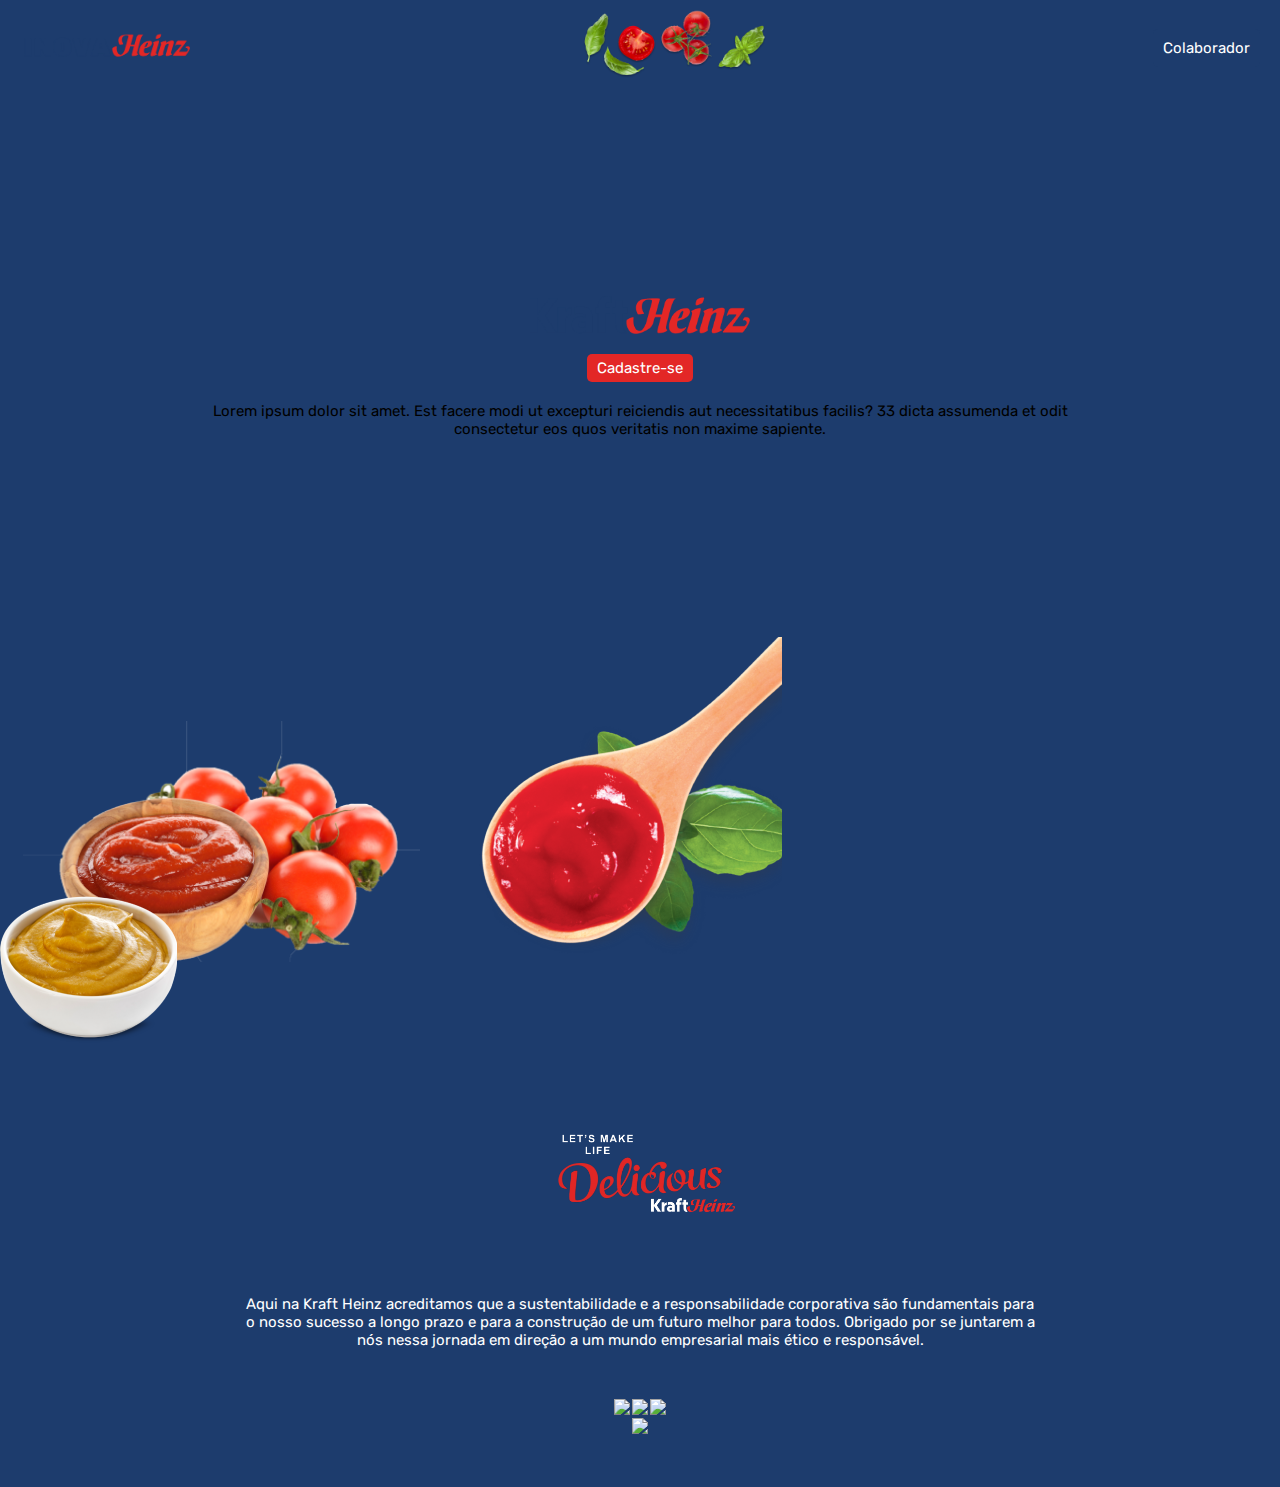
==== index.html @ 6c4b4d27 "estrutura html atualizada para estilo" ====
<!DOCTYPE html>
<html lang="en">
<head>
    <meta charset="UTF-8">
    <meta name="viewport" content="width=device-width, initial-scale=1.0">
    <title>InovaHeinz</title>

    <link rel="preconnect" href="https://fonts.googleapis.com">
    <link rel="preconnect" href="https://fonts.gstatic.com" crossorigin>
    <link href="https://fonts.googleapis.com/css2?family=Rubik:wght@300;400&display=swap" rel="stylesheet">

    
    <link rel="stylesheet" href="./css/style.css">
</head>
<body>

    <!-- header -->
    <section class="hero container">
        <div class="header">
           
                <img class="inova-heinz-header" src="./images/inovaheinzlogo.png">
                <img class="img-header" src="./images/heroimg4.png">
            

            <a href="#" class="btn-colaborador">Colaborador</a>
        </div>
    
    <!-- fim header -->

    <!-- início hero     -->
   
    <div class="container hero" id="">
        <div class="main-hero">
        <img class="hraft-heinz-hero" src="./images/kraftheinzlogo.png">
      
        <a href="#" class="btn-cadastro">Cadastre-se</a>

        <!-- <a href="" class="btn">Cadastre-se</a> -->

        <div class="hero-text">
        <p>
            Lorem ipsum dolor sit amet. Est facere modi ut excepturi reiciendis aut necessitatibus facilis?
             33 dicta assumenda et odit consectetur eos quos veritatis non maxime sapiente.
        </p>
        </div>
        </div>
        <div class="images-hero">
        <img class="inova-heinz-hero1" src="./images//heroimg1.png">
        <img class="inova-heinz-hero2" src="./images//heroimg2.png">
    </div>
    </div>
    </section>
    <!-- fim hero -->

    <!-- ESG APRESENTAÇÃO -->

    <section>
        <div class="container esg-page">
            <div class="img-letsmake">
                <img src="./images/letsmake.png">
            </div>
            <div class="text-esg">
                <p>Aqui na Kraft Heinz acreditamos que a sustentabilidade e a responsabilidade corporativa 
                    são fundamentais para o nosso sucesso a longo prazo e para a construção de um futuro 
                    melhor para todos. Obrigado por se juntarem a nós nessa jornada em direção a um mundo 
                    empresarial mais ético e responsável.</p>
            </div>

            <div class="esg-images">
                <img class="img-comunidade" src="./images/icon3_400.png">
                <img class="img-gestao" src="./images/icon2_400.png">
                <img class="img-ambiente" src="./images/icon1_400.png">
            </div>

            <div class="footer">
                <img class="footer-img" src="./images/g2993.png">
            </div>
        </div>
    </section>


    <!-- ESG APRESENTAÇÃO -->

</body>
</html>
---- css/style.css ----
/* reset CSS */
* {
    margin: 0;
    padding: 0;
    box-sizing: border-box;
}

/* variáveis*/
:root {
    --dark-blue: #1D3C6D;
    --light: #fff;
    --red: #E32726;
}

/* Formatações genéricas */
body {
    font-family: 'Rubik', sans-serif;
    background-color: var(--dark-blue);
}

html {
    scroll-behavior: smooth;
    font-size: 62.5%;
}

a {
    text-decoration: none;
    color: var(--light);
    font-size: 1rem;
}

.esg-page p{
    color: var(--light);
}

/* container */

.container{
    width: 100%;
    background-repeat: no-repeat;
    background-size: cover;
    background-position: center;
    background-attachment: fixed;
}

/* formatação header */
.home{
    background: url(../images/fundohero.png);
}

.header{
    display: flex;
    
    /* posição inicial dos filhos */
    flex-direction: row;

    /* alinhamento horizontal */
    justify-content: space-between;

    padding: 0.5rem 2rem;

    /* alinhamento vertical */
    align-items: center;

    /* posicionando o menu */
    position: relative;
    top: 0;
    left: 0;
    z-index: 1;
}

.inova-heinz-header{
    width: 17rem;
}

.img-header{
    width: 20rem;
}

/* hero */
.hero{
    min-height: 80vh;
    background: url(../images/fundohero.png);
}

.btn-colaborador{
    background-color: var(--dark-blue);
    padding: 1rem;
    border-radius: 0.5rem;
    font-size: 1.5rem;
}


.main-hero {
    display: flex;
    flex-direction: column;
    align-items: center;
    justify-content: center;
    text-align: center;
    height: 60vh;
}

.hraft-heinz-hero{
    width:22rem;
}

.btn-cadastro{
    background-color: var(--red);
    padding: 0.5rem 1rem;
    border-radius: 0.5rem;
    font-size: 1.5rem;
    margin: 2rem;
}

.hero-text{
    font-size: 1.5rem;
    width: 100vh;
}

/* esg apresentação */

.esg-page{
    width: 100%;
    padding: 5rem;
    display: flex;
    flex-direction: column;
    align-items: center;
    justify-content: center;
    text-align: center;
}

.img-letsmake img{
    width: 25rem;
    padding: 3rem;
}
.text-esg{
    font-size: 1.5rem;
    width: 100vh;
    padding: 5rem;
}

.esg-images img{ 
    width: 10rem;
    justify-content: space-between;
}
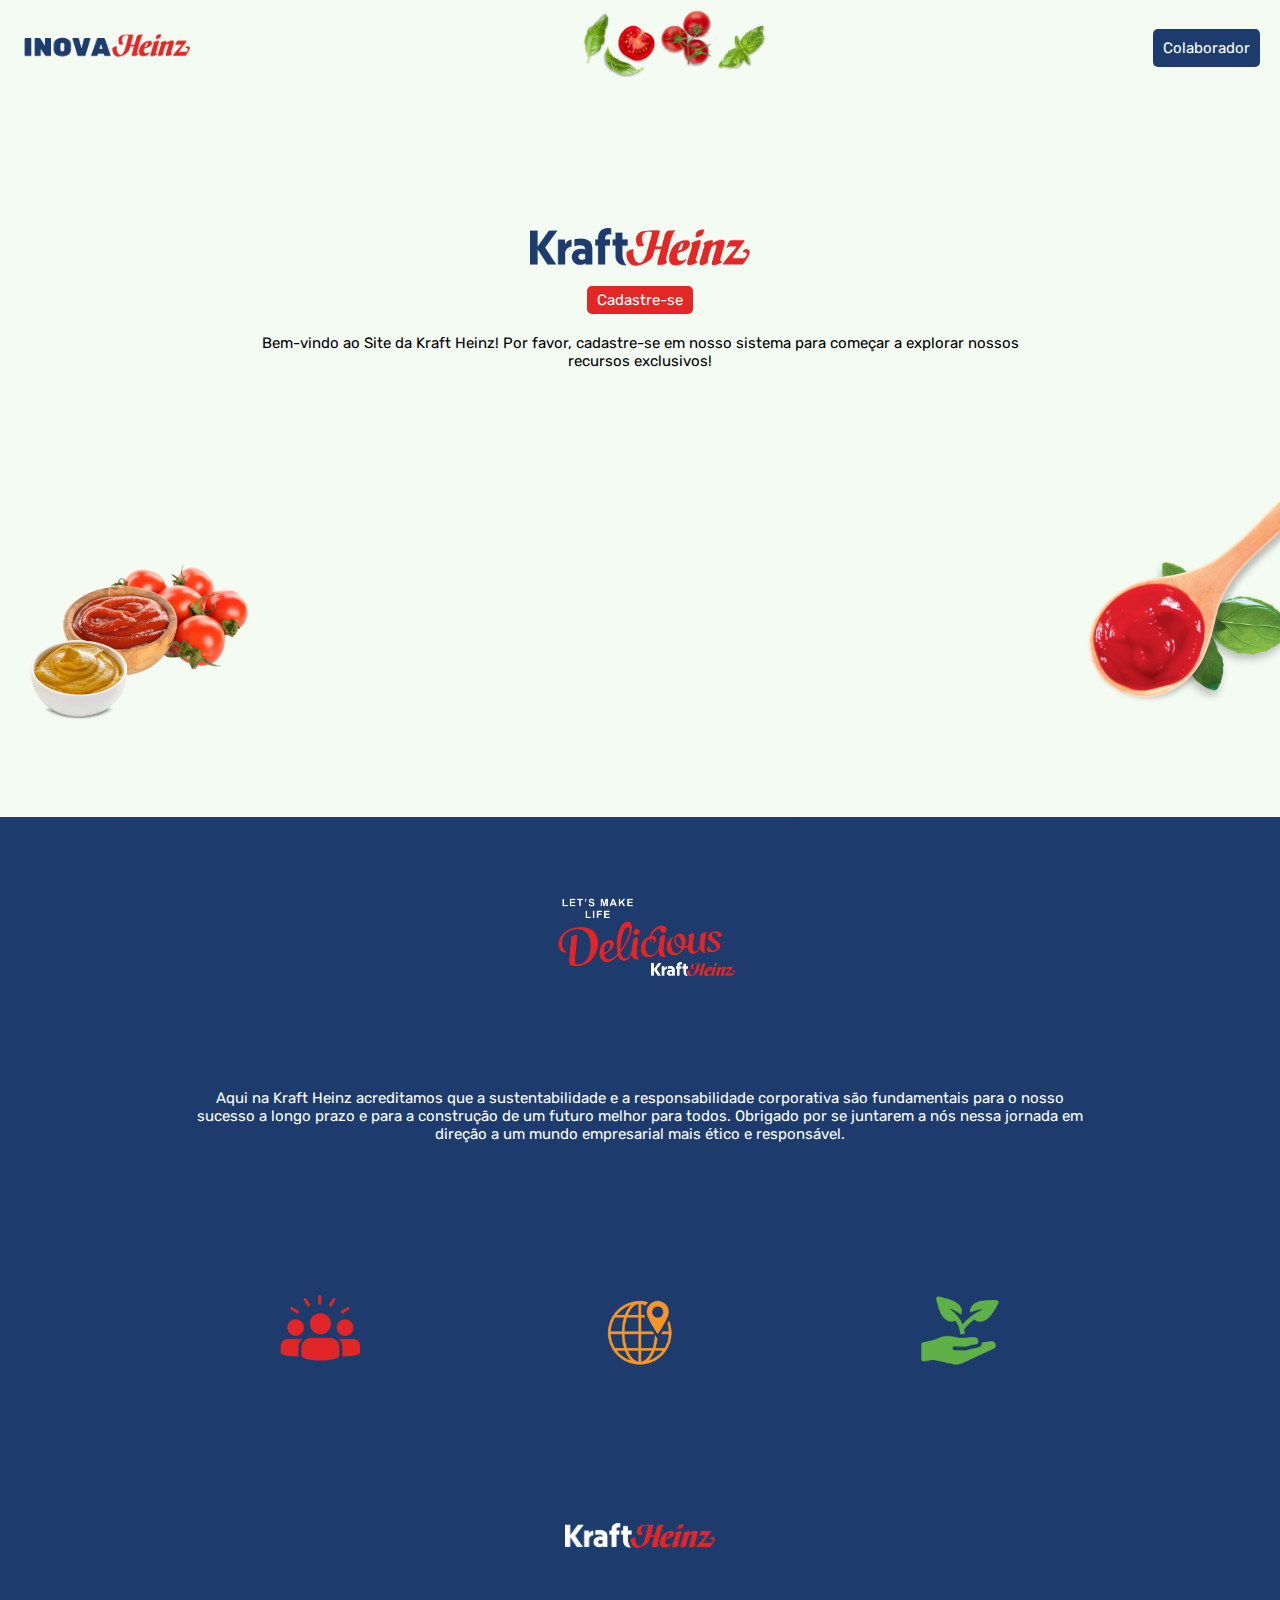
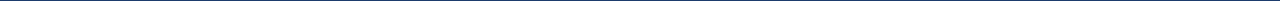
==== commit 6e18e931: "index adaptada para estilo" ====
--- a/index.html
+++ b/index.html
@@ -39,8 +39,7 @@
 
         <div class="hero-text">
         <p>
-            Lorem ipsum dolor sit amet. Est facere modi ut excepturi reiciendis aut necessitatibus facilis?
-             33 dicta assumenda et odit consectetur eos quos veritatis non maxime sapiente.
+            Bem-vindo ao Site da Kraft Heinz! Por favor, cadastre-se em nosso sistema para começar a explorar nossos recursos exclusivos!
         </p>
         </div>
         </div>
--- a/css/style.css
+++ b/css/style.css
@@ -97,7 +97,8 @@
     align-items: center;
     justify-content: center;
     text-align: center;
-    height: 60vh;
+    height: 45vh;
+    /* margin: 3rem 0; */
 }
 
 .hraft-heinz-hero{
@@ -116,6 +117,28 @@
     font-size: 1.5rem;
     width: 100vh;
 }
+
+.inova-heinz-hero1, .inova-heinz-hero2{
+ width: 23rem;
+ position: relative;
+
+ 
+}
+
+.inova-heinz-hero1{
+    margin: 0 3rem;
+    position: relative;
+}
+
+.images-hero{
+    justify-content: space-between;
+    width: 100%;
+    display: flex;
+    
+    flex-direction: row;
+    align-items: center;
+}
+
 
 /* esg apresentação */
 
@@ -136,10 +159,30 @@
 .text-esg{
     font-size: 1.5rem;
     width: 100vh;
-    padding: 5rem;
+    margin: 8rem;
 }
 
-.esg-images img{ 
+.img-comunidade, .img-gestao, .img-ambiente{
     width: 10rem;
-    justify-content: space-between;
+}
+
+
+.esg-images{
+    width: 100%;
+    justify-content: space-evenly;
+    display: flex;
+    
+    flex-direction: row;
+
+    align-items: center;
+    margin: 6rem;
+   
+}
+
+.footer{
+    width: 100%
+}
+.footer img{
+    width: 15rem;
+    margin-top: 8rem;
 }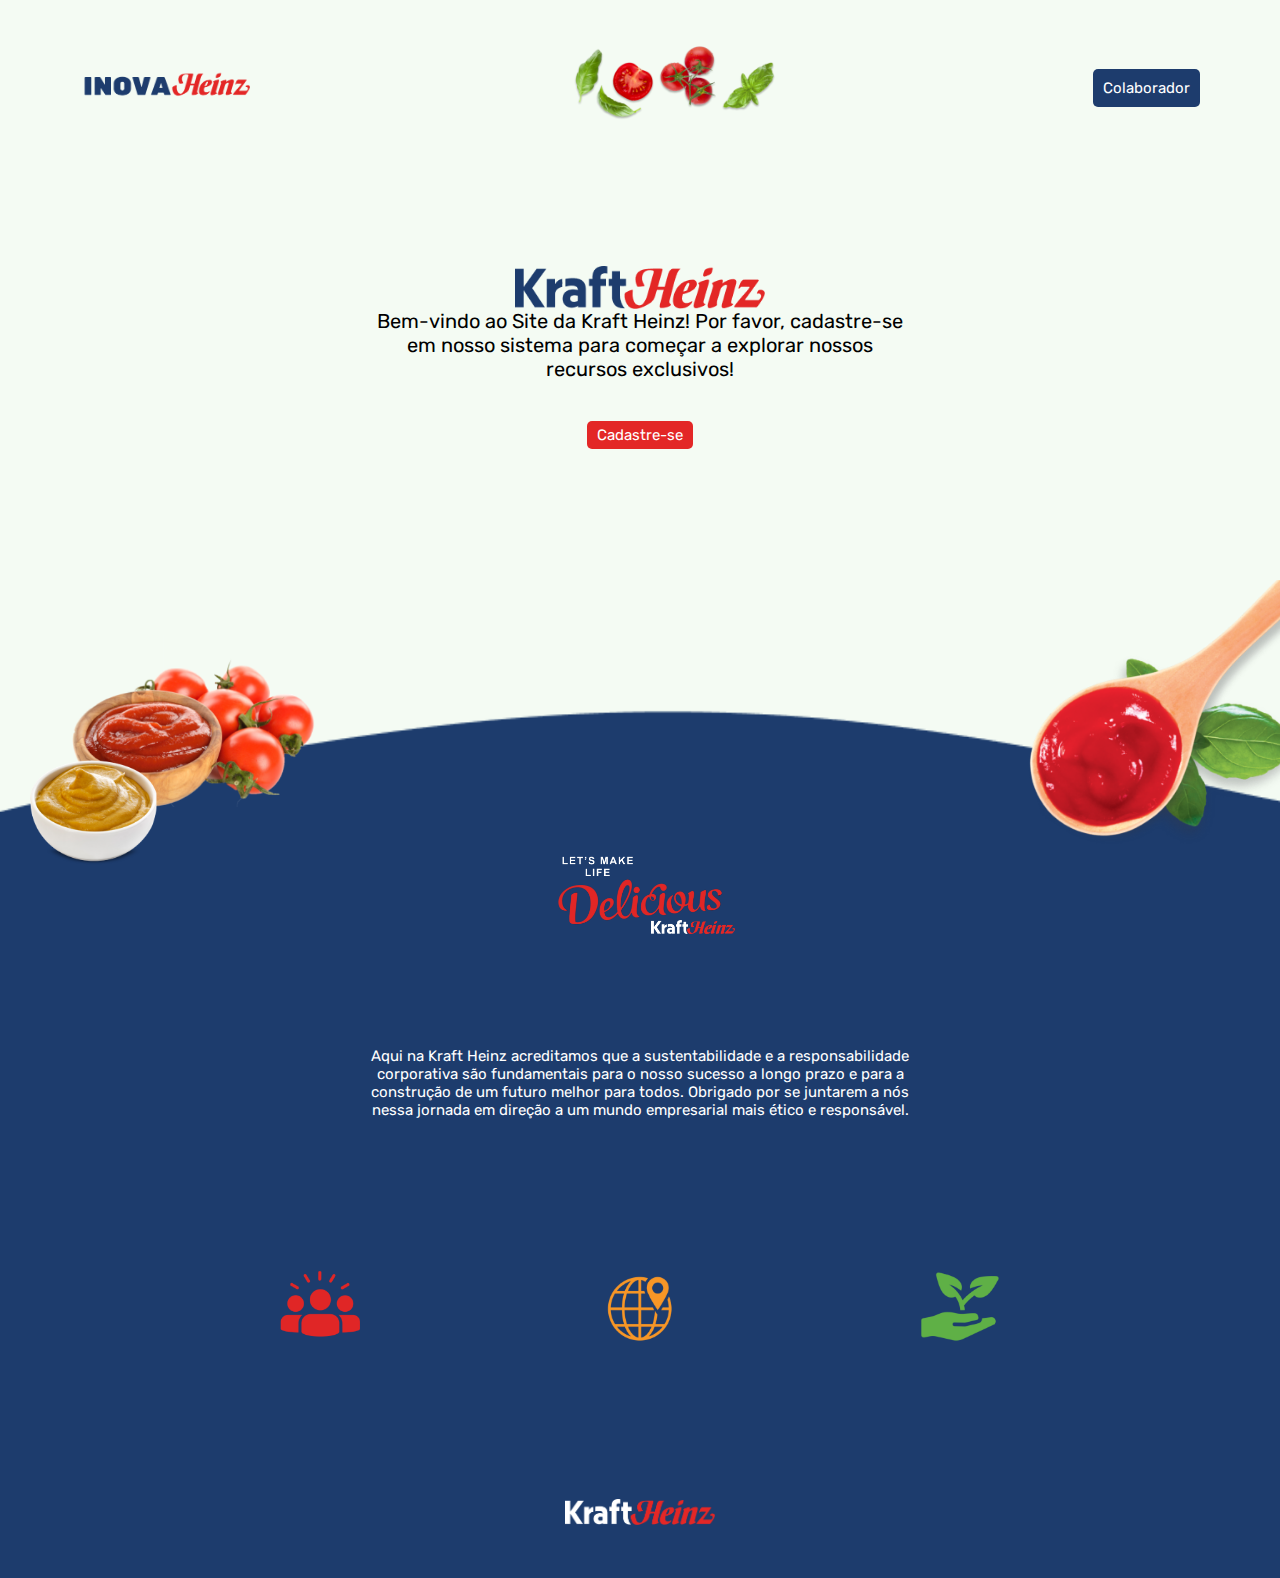
==== commit 485c4bca: "index atualizada" ====
--- a/index.html
+++ b/index.html
@@ -9,13 +9,14 @@
     <link rel="preconnect" href="https://fonts.gstatic.com" crossorigin>
     <link href="https://fonts.googleapis.com/css2?family=Rubik:wght@300;400&display=swap" rel="stylesheet">
 
-    
+    <script src="script.js"></script>
     <link rel="stylesheet" href="./css/style.css">
 </head>
 <body>
 
     <!-- header -->
-    <section class="hero container">
+    <section class="container">
+        <div class="hero">
         <div class="header">
            
                 <img class="inova-heinz-header" src="./images/inovaheinzlogo.png">
@@ -33,7 +34,6 @@
         <div class="main-hero">
         <img class="hraft-heinz-hero" src="./images/kraftheinzlogo.png">
       
-        <a href="#" class="btn-cadastro">Cadastre-se</a>
 
         <!-- <a href="" class="btn">Cadastre-se</a> -->
 
@@ -42,10 +42,13 @@
             Bem-vindo ao Site da Kraft Heinz! Por favor, cadastre-se em nosso sistema para começar a explorar nossos recursos exclusivos!
         </p>
         </div>
+
+        <a href="#" class="btn-cadastro">Cadastre-se</a>
         </div>
         <div class="images-hero">
         <img class="inova-heinz-hero1" src="./images//heroimg1.png">
         <img class="inova-heinz-hero2" src="./images//heroimg2.png">
+    </div>
     </div>
     </div>
     </section>
@@ -63,6 +66,7 @@
                     são fundamentais para o nosso sucesso a longo prazo e para a construção de um futuro 
                     melhor para todos. Obrigado por se juntarem a nós nessa jornada em direção a um mundo 
                     empresarial mais ético e responsável.</p>
+                    
             </div>
 
             <div class="esg-images">
--- a/css/style.css
+++ b/css/style.css
@@ -57,7 +57,7 @@
     /* alinhamento horizontal */
     justify-content: space-between;
 
-    padding: 0.5rem 2rem;
+    padding: 4rem 8rem;
 
     /* alinhamento vertical */
     align-items: center;
@@ -74,13 +74,16 @@
 }
 
 .img-header{
-    width: 20rem;
+    width: 22rem;
 }
 
 /* hero */
 .hero{
-    min-height: 80vh;
-    background: url(../images/fundohero.png);
+    width: 100%;
+    height: 75vh;
+    background: url(../images/Rectangle\ 12.png);
+    background-repeat: no-repeat;
+    background-size: cover;
 }
 
 .btn-colaborador{
@@ -98,11 +101,11 @@
     justify-content: center;
     text-align: center;
     height: 45vh;
-    /* margin: 3rem 0; */
+    
 }
 
 .hraft-heinz-hero{
-    width:22rem;
+    width:25rem;
 }
 
 .btn-cadastro{
@@ -110,16 +113,16 @@
     padding: 0.5rem 1rem;
     border-radius: 0.5rem;
     font-size: 1.5rem;
-    margin: 2rem;
+    margin: 4rem;
 }
 
 .hero-text{
-    font-size: 1.5rem;
-    width: 100vh;
+    font-size: 2rem;
+    width: 60vh;
 }
 
 .inova-heinz-hero1, .inova-heinz-hero2{
- width: 23rem;
+ width: 30rem;
  position: relative;
 
  
@@ -144,6 +147,7 @@
 
 .esg-page{
     width: 100%;
+    margin-top: 10rem;
     padding: 5rem;
     display: flex;
     flex-direction: column;
@@ -158,7 +162,7 @@
 }
 .text-esg{
     font-size: 1.5rem;
-    width: 100vh;
+    width: 60vh;
     margin: 8rem;
 }
 
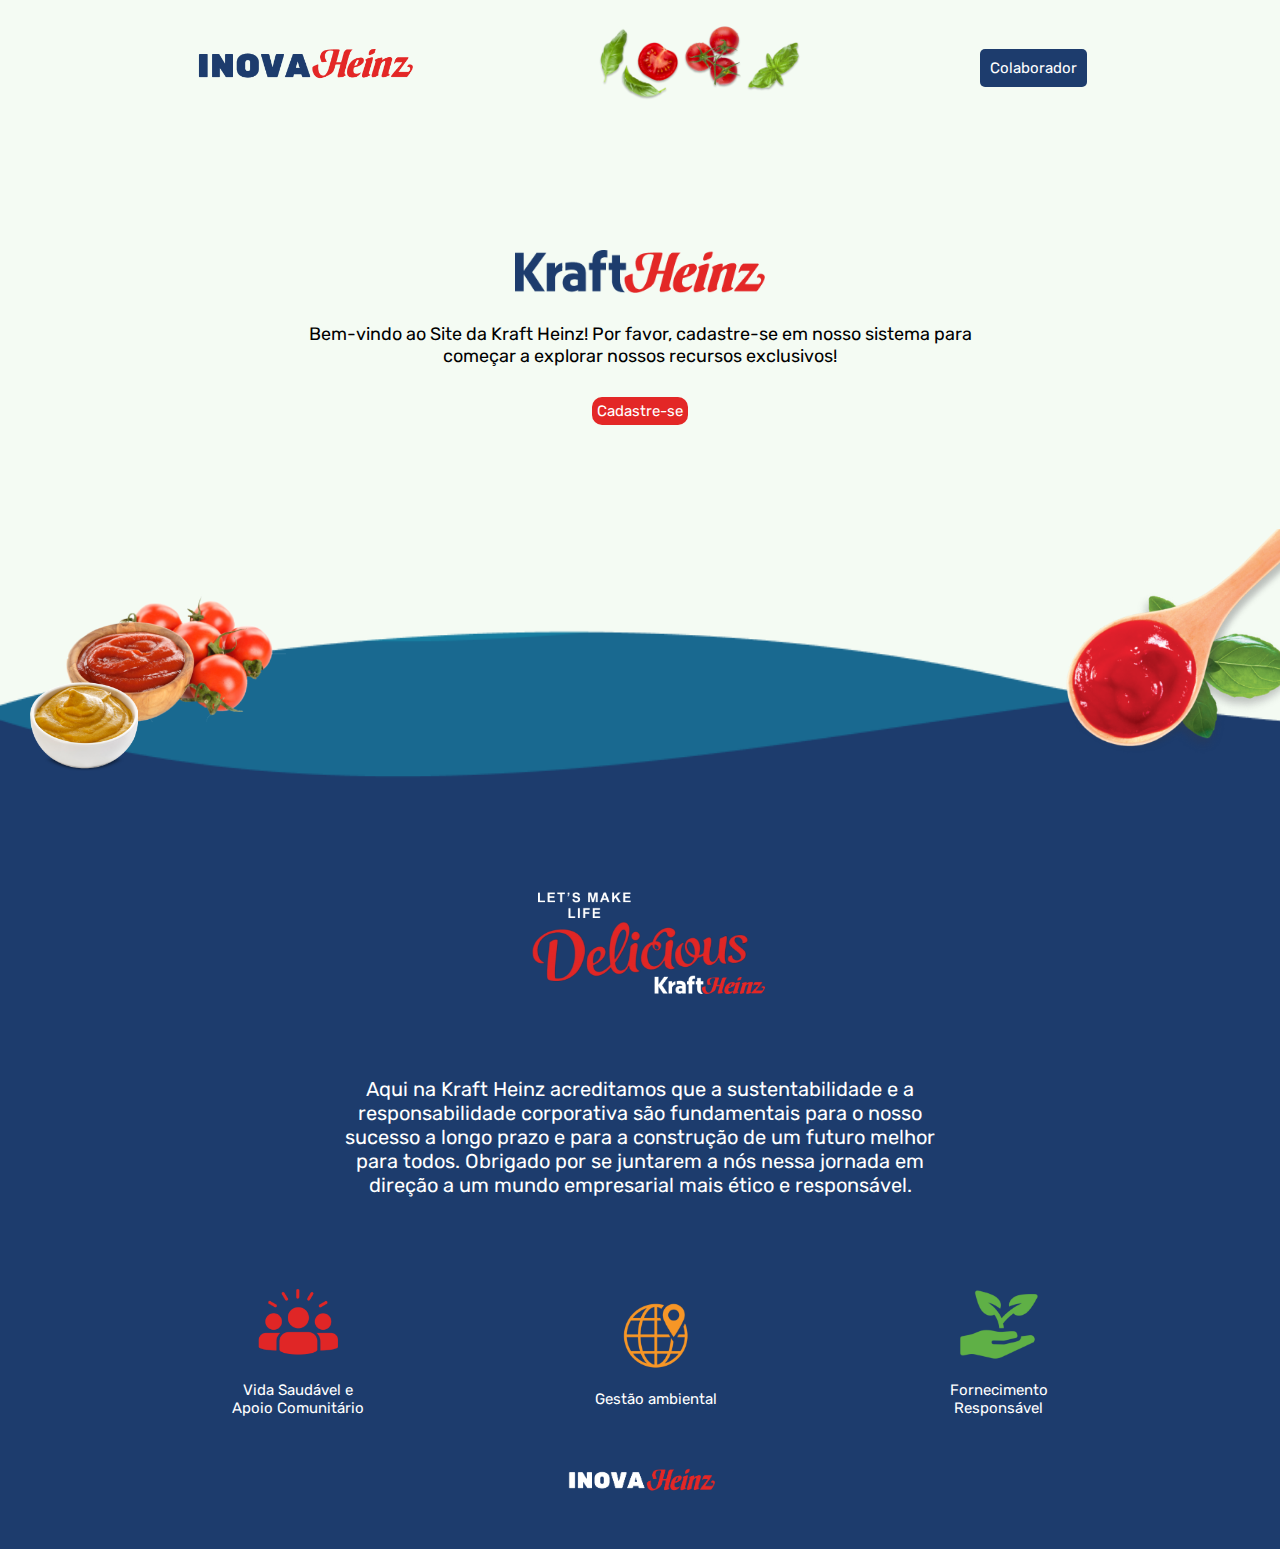
==== commit b4b7962b: "landing page feita de acordo com o figma" ====
--- a/index.html
+++ b/index.html
@@ -1,5 +1,6 @@
 <!DOCTYPE html>
 <html lang="en">
+
 <head>
     <meta charset="UTF-8">
     <meta name="viewport" content="width=device-width, initial-scale=1.0">
@@ -12,71 +13,84 @@
     <script src="script.js"></script>
     <link rel="stylesheet" href="./css/style.css">
 </head>
+
 <body>
 
     <!-- header -->
     <section class="container">
         <div class="hero">
-        <div class="header">
-           
+            <div class="header">
+
                 <img class="inova-heinz-header" src="./images/inovaheinzlogo.png">
                 <img class="img-header" src="./images/heroimg4.png">
-            
 
-            <a href="#" class="btn-colaborador">Colaborador</a>
+
+                <a href="#" class="btn-colaborador">Colaborador</a>
+            </div>
+
+            <!-- fim header -->
+
+            <!-- início hero     -->
+
+            <div class="container hero" id="">
+                <div class="main-hero">
+                    <img class="hraft-heinz-hero" src="./images/kraftheinzlogo.png">
+
+
+                    <!-- <a href="" class="btn">Cadastre-se</a> -->
+
+                    <div class="hero-text">
+                        <p>
+                            Bem-vindo ao Site da Kraft Heinz! Por favor, cadastre-se em nosso sistema para começar a
+                            explorar nossos recursos exclusivos!
+                        </p>
+                    </div>
+
+                    <a href="#" class="btn-cadastro">Cadastre-se</a>
+                </div>
+                <div class="images-hero">
+                    <img class="inova-heinz-hero1" src="./images//heroimg1.png">
+                    <img class="inova-heinz-hero2" src="./images//heroimg2.png">
+                </div>
+            </div>
         </div>
-    
-    <!-- fim header -->
-
-    <!-- início hero     -->
-   
-    <div class="container hero" id="">
-        <div class="main-hero">
-        <img class="hraft-heinz-hero" src="./images/kraftheinzlogo.png">
-      
-
-        <!-- <a href="" class="btn">Cadastre-se</a> -->
-
-        <div class="hero-text">
-        <p>
-            Bem-vindo ao Site da Kraft Heinz! Por favor, cadastre-se em nosso sistema para começar a explorar nossos recursos exclusivos!
-        </p>
-        </div>
-
-        <a href="#" class="btn-cadastro">Cadastre-se</a>
-        </div>
-        <div class="images-hero">
-        <img class="inova-heinz-hero1" src="./images//heroimg1.png">
-        <img class="inova-heinz-hero2" src="./images//heroimg2.png">
-    </div>
-    </div>
-    </div>
     </section>
     <!-- fim hero -->
 
     <!-- ESG APRESENTAÇÃO -->
 
     <section>
-        <div class="container esg-page">
+        <div class="esg-page">
             <div class="img-letsmake">
                 <img src="./images/letsmake.png">
             </div>
             <div class="text-esg">
-                <p>Aqui na Kraft Heinz acreditamos que a sustentabilidade e a responsabilidade corporativa 
-                    são fundamentais para o nosso sucesso a longo prazo e para a construção de um futuro 
-                    melhor para todos. Obrigado por se juntarem a nós nessa jornada em direção a um mundo 
+                <p>Aqui na Kraft Heinz acreditamos que a sustentabilidade e a responsabilidade corporativa
+                    são fundamentais para o nosso sucesso a longo prazo e para a construção de um futuro
+                    melhor para todos. Obrigado por se juntarem a nós nessa jornada em direção a um mundo
                     empresarial mais ético e responsável.</p>
-                    
+
             </div>
 
             <div class="esg-images">
-                <img class="img-comunidade" src="./images/icon3_400.png">
-                <img class="img-gestao" src="./images/icon2_400.png">
-                <img class="img-ambiente" src="./images/icon1_400.png">
+                <div class="text1">
+                    <img class="img-comunidade" src="./images/icon3_400.png">
+                    <p>Vida Saudável e<br>
+                        Apoio Comunitário</p>
+                </div>
+                <div class="text2">
+                    <img class="img-gestao" src="./images/icon2_400.png">
+                    <p>Gestão ambiental</p>
+                </div>
+                <div class="text3">
+                    <img class="img-ambiente" src="./images/icon1_400.png">
+                    <p>Fornecimento<br>
+                        Responsável</p>
+                </div>
             </div>
 
             <div class="footer">
-                <img class="footer-img" src="./images/g2993.png">
+                <img class="footer-img" src="./images/inovabranco.png">
             </div>
         </div>
     </section>
@@ -85,4 +99,5 @@
     <!-- ESG APRESENTAÇÃO -->
 
 </body>
+
 </html>--- a/css/style.css
+++ b/css/style.css
@@ -37,6 +37,7 @@
 
 .container{
     width: 100%;
+    height: 90vh;
     background-repeat: no-repeat;
     background-size: cover;
     background-position: center;
@@ -44,44 +45,34 @@
 }
 
 /* formatação header */
-.home{
-    background: url(../images/fundohero.png);
-}
+
 
 .header{
     display: flex;
-    
-    /* posição inicial dos filhos */
+    align-items: center;
+    text-align: center;
     flex-direction: row;
-
-    /* alinhamento horizontal */
-    justify-content: space-between;
-
-    padding: 4rem 8rem;
-
-    /* alinhamento vertical */
-    align-items: center;
-
-    /* posicionando o menu */
+    justify-content: space-evenly;
+    padding: 2rem;
     position: relative;
-    top: 0;
-    left: 0;
-    z-index: 1;
 }
 
 .inova-heinz-header{
-    width: 17rem;
+    width: 22rem;
+    text-align: center;
 }
 
 .img-header{
     width: 22rem;
+    text-align: center;
+
 }
 
 /* hero */
 .hero{
     width: 100%;
     height: 75vh;
-    background: url(../images/Rectangle\ 12.png);
+    background: url(../images/fundohome.png);
     background-repeat: no-repeat;
     background-size: cover;
 }
@@ -101,7 +92,6 @@
     justify-content: center;
     text-align: center;
     height: 45vh;
-    
 }
 
 .hraft-heinz-hero{
@@ -110,34 +100,31 @@
 
 .btn-cadastro{
     background-color: var(--red);
-    padding: 0.5rem 1rem;
-    border-radius: 0.5rem;
+    padding: 0.5rem;
+    border-radius: 1rem;
     font-size: 1.5rem;
-    margin: 4rem;
 }
 
 .hero-text{
-    font-size: 2rem;
-    width: 60vh;
-}
-
-.inova-heinz-hero1, .inova-heinz-hero2{
- width: 30rem;
- position: relative;
-
- 
+    font-size: 1.8rem;
+    width: 80vh;
+    margin: 3rem 0;
 }
 
 .inova-heinz-hero1{
     margin: 0 3rem;
-    position: relative;
+    width: 20%;
+}
+
+.inova-heinz-hero2{
+    width: 20%;
 }
 
 .images-hero{
     justify-content: space-between;
     width: 100%;
+    height: 30vh;
     display: flex;
-    
     flex-direction: row;
     align-items: center;
 }
@@ -146,25 +133,28 @@
 /* esg apresentação */
 
 .esg-page{
+    
     width: 100%;
-    margin-top: 10rem;
-    padding: 5rem;
+    height: 50vh;
+    position: absolute;
     display: flex;
     flex-direction: column;
     align-items: center;
-    justify-content: center;
     text-align: center;
+    padding: 8rem 0;
 }
 
 .img-letsmake img{
     width: 25rem;
-    padding: 3rem;
+    
 }
 .text-esg{
-    font-size: 1.5rem;
-    width: 60vh;
-    margin: 8rem;
+    font-size: 2rem;
+    width: 70vh;
+    margin: 8rem 0;
 }
+
+
 
 .img-comunidade, .img-gestao, .img-ambiente{
     width: 10rem;
@@ -175,18 +165,20 @@
     width: 100%;
     justify-content: space-evenly;
     display: flex;
-    
     flex-direction: row;
-
+    font-size: 1.5rem;
     align-items: center;
-    margin: 6rem;
    
 }
+
+
 
 .footer{
     width: 100%
 }
 .footer img{
     width: 15rem;
-    margin-top: 8rem;
-}+    margin: 5rem;
+}
+
+
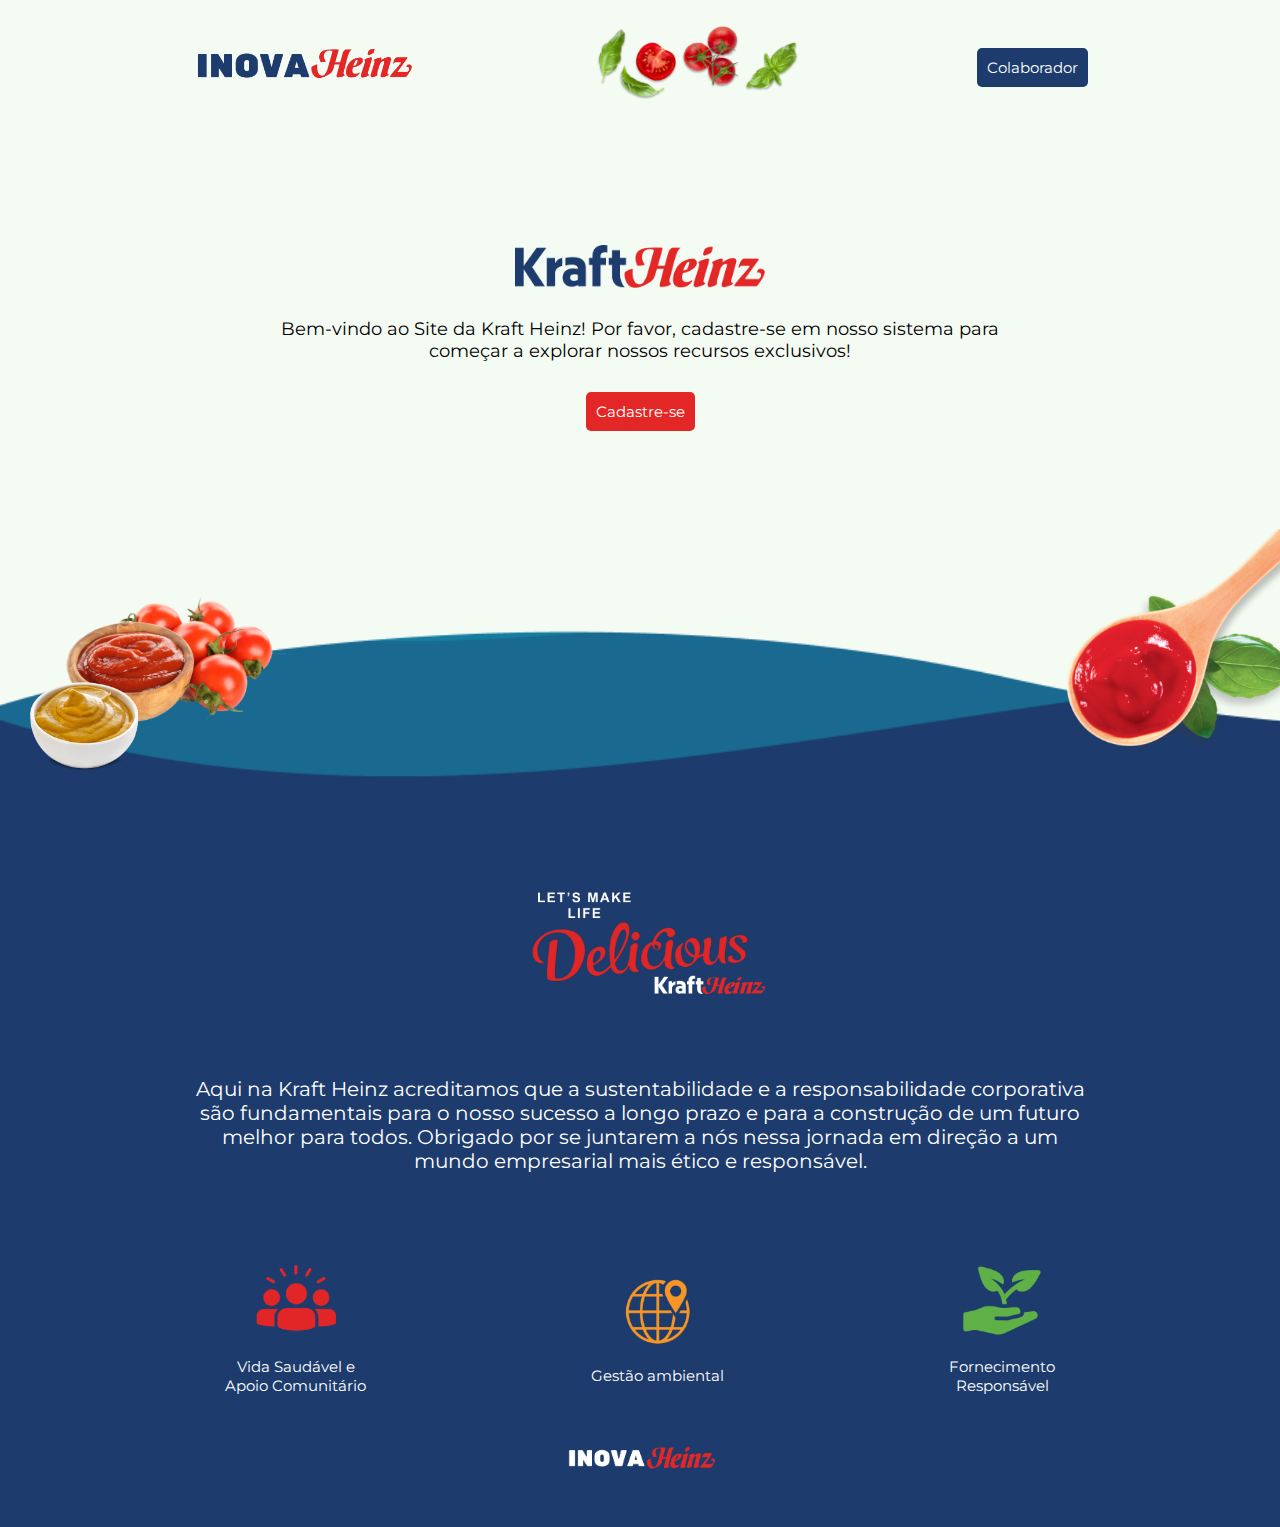
==== commit 17e7a42b: "modificações e atualizações para a pagina de forms" ====
--- a/index.html
+++ b/index.html
@@ -6,9 +6,10 @@
     <meta name="viewport" content="width=device-width, initial-scale=1.0">
     <title>InovaHeinz</title>
 
+    
     <link rel="preconnect" href="https://fonts.googleapis.com">
     <link rel="preconnect" href="https://fonts.gstatic.com" crossorigin>
-    <link href="https://fonts.googleapis.com/css2?family=Rubik:wght@300;400&display=swap" rel="stylesheet">
+    <link href="https://fonts.googleapis.com/css2?family=Montserrat:wght@300;400&display=swap" rel="stylesheet">
 
     <script src="script.js"></script>
     <link rel="stylesheet" href="./css/style.css">
--- a/css/style.css
+++ b/css/style.css
@@ -14,7 +14,7 @@
 
 /* Formatações genéricas */
 body {
-    font-family: 'Rubik', sans-serif;
+    font-family: 'Montserrat', sans-serif;
     background-color: var(--dark-blue);
 }
 
@@ -31,6 +31,15 @@
 
 .esg-page p{
     color: var(--light);
+}
+
+p{
+    font-weight: 400;
+}
+
+h2, h1{
+    
+    font-weight: 600;
 }
 
 /* container */
@@ -75,6 +84,7 @@
     background: url(../images/fundohome.png);
     background-repeat: no-repeat;
     background-size: cover;
+    
 }
 
 .btn-colaborador{
@@ -100,10 +110,11 @@
 
 .btn-cadastro{
     background-color: var(--red);
-    padding: 0.5rem;
-    border-radius: 1rem;
+    padding: 1rem;
+    border-radius: 0.5rem;
     font-size: 1.5rem;
 }
+
 
 .hero-text{
     font-size: 1.8rem;
@@ -133,7 +144,6 @@
 /* esg apresentação */
 
 .esg-page{
-    
     width: 100%;
     height: 50vh;
     position: absolute;
@@ -150,7 +160,7 @@
 }
 .text-esg{
     font-size: 2rem;
-    width: 70vh;
+    width: 100vh;
     margin: 8rem 0;
 }
 
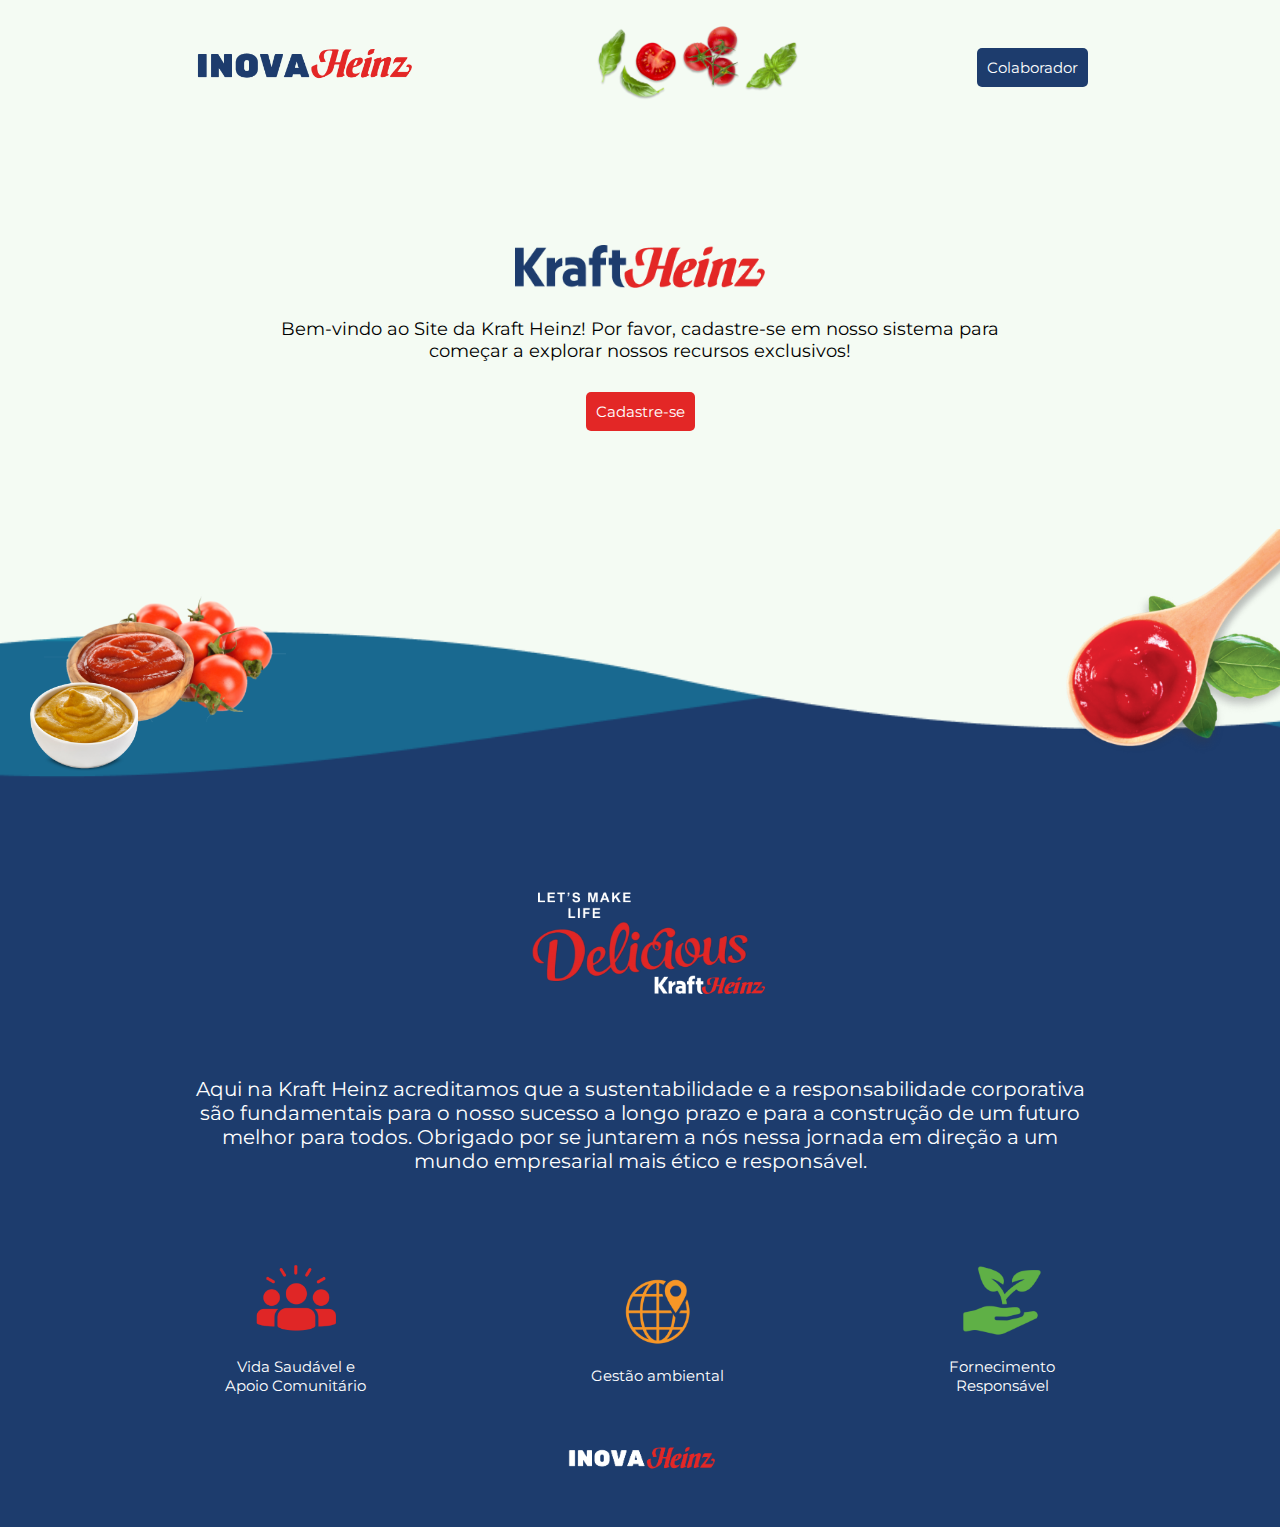
==== commit 24b7cfa3: "modificações de tela" ====
--- a/index.html
+++ b/index.html
@@ -6,7 +6,7 @@
     <meta name="viewport" content="width=device-width, initial-scale=1.0">
     <title>InovaHeinz</title>
 
-    
+
     <link rel="preconnect" href="https://fonts.googleapis.com">
     <link rel="preconnect" href="https://fonts.gstatic.com" crossorigin>
     <link href="https://fonts.googleapis.com/css2?family=Montserrat:wght@300;400&display=swap" rel="stylesheet">
@@ -47,7 +47,7 @@
                         </p>
                     </div>
 
-                    <a href="#" class="btn-cadastro">Cadastre-se</a>
+                    <a href="./indexCadastro.html" class="btn-cadastro">Cadastre-se</a>
                 </div>
                 <div class="images-hero">
                     <img class="inova-heinz-hero1" src="./images//heroimg1.png">
--- a/css/style.css
+++ b/css/style.css
@@ -10,7 +10,13 @@
     --dark-blue: #1D3C6D;
     --light: #fff;
     --red: #E32726;
-}
+    --light-red: #fd3e3e;
+    --green-light: rgb(122, 235, 122);
+    --green: #35881c;
+    --yellow: #DBA328;
+}
+
+/* fim variáveis */
 
 /* Formatações genéricas */
 body {
@@ -29,34 +35,35 @@
     font-size: 1rem;
 }
 
-.esg-page p{
-    color: var(--light);
-}
-
-p{
+p {
     font-weight: 400;
 }
 
-h2, h1{
-    
+h2,
+h1 {
     font-weight: 600;
 }
 
+/* fim formatações genéricas */
+
 /* container */
 
-.container{
+.container {
     width: 100%;
     height: 90vh;
     background-repeat: no-repeat;
     background-size: cover;
     background-position: center;
     background-attachment: fixed;
-}
+    background-size: cover;
+}
+
+/* fim container */
 
 /* formatação header */
 
 
-.header{
+.header {
     display: flex;
     align-items: center;
     text-align: center;
@@ -66,34 +73,41 @@
     position: relative;
 }
 
-.inova-heinz-header{
+.inova-heinz-header {
     width: 22rem;
     text-align: center;
 }
 
-.img-header{
+.img-header {
     width: 22rem;
     text-align: center;
-
-}
-
-/* hero */
-.hero{
-    width: 100%;
-    height: 75vh;
-    background: url(../images/fundohome.png);
-    background-repeat: no-repeat;
-    background-size: cover;
-    
-}
-
-.btn-colaborador{
+}
+
+.btn-colaborador {
     background-color: var(--dark-blue);
     padding: 1rem;
     border-radius: 0.5rem;
     font-size: 1.5rem;
 }
 
+.btn-colaborador:hover {
+    background-color: var(--yellow);
+    transition: cubic-bezier(0.075, 0.82, 0.165, 1);
+    border: none;
+}
+
+
+
+/* hero */
+.hero {
+    width: 100%;
+    height: 75vh;
+    background: url(../images/fundohome.png);
+    background-size: cover;
+    background-repeat: no-repeat;
+    background-size: cover;
+    background-position: center;
+}
 
 .main-hero {
     display: flex;
@@ -104,34 +118,39 @@
     height: 45vh;
 }
 
-.hraft-heinz-hero{
-    width:25rem;
-}
-
-.btn-cadastro{
+.hraft-heinz-hero {
+    width: 25rem;
+}
+
+.btn-cadastro {
     background-color: var(--red);
     padding: 1rem;
     border-radius: 0.5rem;
     font-size: 1.5rem;
 }
 
-
-.hero-text{
+.btn-cadastro:hover {
+    background-color: var(--green);
+    transition: cubic-bezier(0.075, 0.82, 0.165, 1);
+    border: none;
+}
+
+.hero-text {
     font-size: 1.8rem;
     width: 80vh;
     margin: 3rem 0;
 }
 
-.inova-heinz-hero1{
+.inova-heinz-hero1 {
     margin: 0 3rem;
     width: 20%;
 }
 
-.inova-heinz-hero2{
+.inova-heinz-hero2 {
     width: 20%;
 }
 
-.images-hero{
+.images-hero {
     justify-content: space-between;
     width: 100%;
     height: 30vh;
@@ -143,7 +162,7 @@
 
 /* esg apresentação */
 
-.esg-page{
+.esg-page {
     width: 100%;
     height: 50vh;
     position: absolute;
@@ -154,11 +173,16 @@
     padding: 8rem 0;
 }
 
-.img-letsmake img{
+.esg-page p {
+    color: var(--light);
+}
+
+.img-letsmake img {
     width: 25rem;
-    
-}
-.text-esg{
+
+}
+
+.text-esg {
     font-size: 2rem;
     width: 100vh;
     margin: 8rem 0;
@@ -166,29 +190,30 @@
 
 
 
-.img-comunidade, .img-gestao, .img-ambiente{
+.img-comunidade,
+.img-gestao,
+.img-ambiente {
     width: 10rem;
 }
 
 
-.esg-images{
+.esg-images {
     width: 100%;
     justify-content: space-evenly;
     display: flex;
     flex-direction: row;
     font-size: 1.5rem;
     align-items: center;
-   
-}
-
-
-
-.footer{
+
+}
+
+
+
+.footer {
     width: 100%
 }
-.footer img{
+
+.footer img {
     width: 15rem;
     margin: 5rem;
-}
-
-
+}